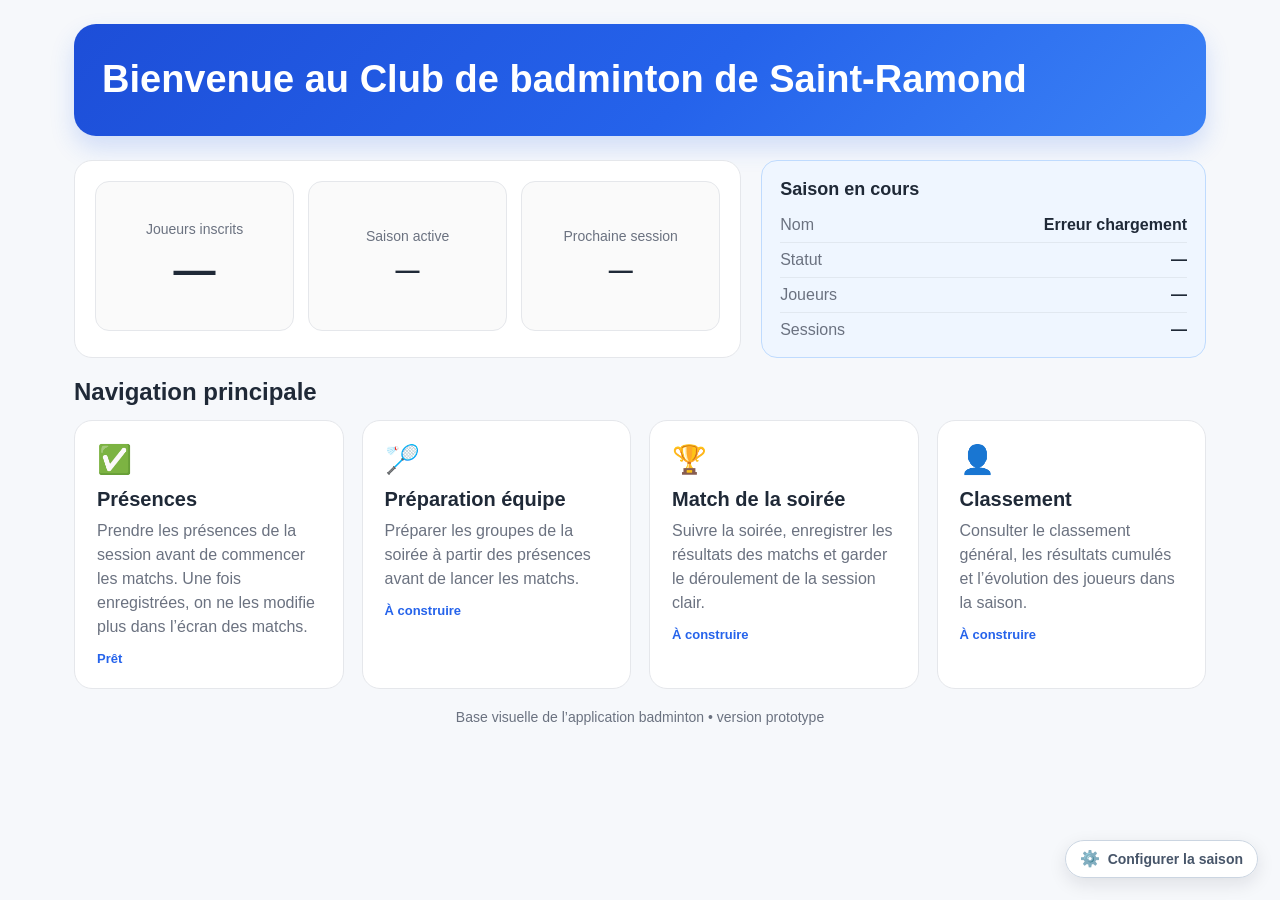
==== index.html @ e6fe1e88 "Update index.html" ====
<!DOCTYPE html>
<html lang="fr">
<head>
  <meta charset="UTF-8" />
  <meta name="viewport" content="width=device-width, initial-scale=1.0" />
  <title>Club de badminton de Saint-Raymond</title>
  <style>
    :root {
      --bg: #f6f8fb;
      --card: #ffffff;
      --text: #1f2937;
      --muted: #6b7280;
      --line: #e5e7eb;
      --accent: #2563eb;
      --accent-hover: #1d4ed8;
      --soft: #eff6ff;
      --soft-line: #bfdbfe;
    }

    * { box-sizing: border-box; }

    body {
      margin: 0;
      font-family: Arial, sans-serif;
      background: var(--bg);
      color: var(--text);
    }

    .wrap {
      max-width: 1180px;
      margin: 0 auto;
      padding: 24px;
    }

    .hero {
      background: linear-gradient(135deg, #1d4ed8 0%, #2563eb 55%, #3b82f6 100%);
      color: #fff;
      border-radius: 22px;
      padding: 34px 28px;
      margin-bottom: 24px;
      box-shadow: 0 12px 24px rgba(37, 99, 235, 0.18);
    }

    .eyebrow {
      display: inline-block;
      font-size: 13px;
      font-weight: bold;
      letter-spacing: 0.06em;
      text-transform: uppercase;
      background: rgba(255,255,255,0.16);
      border: 1px solid rgba(255,255,255,0.18);
      border-radius: 999px;
      padding: 8px 12px;
      margin-bottom: 14px;
    }

  .hero h1 {
  margin: 0;
  font-size: 38px;
  line-height: 1.15;
}

    .hero p {
      margin: 0;
      max-width: 760px;
      line-height: 1.6;
      font-size: 17px;
      color: rgba(255,255,255,0.94);
    }

    .hero-actions {
      display: flex;
      gap: 12px;
      flex-wrap: wrap;
      margin-top: 22px;
    }

    .btn {
      display: inline-block;
      text-decoration: none;
      font-weight: bold;
      padding: 12px 16px;
      border-radius: 12px;
      border: 1px solid transparent;
      cursor: pointer;
    }

    .btn.primary {
      background: #fff;
      color: var(--accent);
    }

    .btn.primary:hover {
      background: #f8fafc;
    }

    .btn.secondary {
      background: rgba(255,255,255,0.12);
      color: #fff;
      border-color: rgba(255,255,255,0.25);
    }

    .btn.secondary:hover {
      background: rgba(255,255,255,0.2);
    }

    .dashboard {
      display: grid;
      grid-template-columns: 1.5fr 1fr;
      gap: 20px;
      margin-bottom: 20px;
    }

    .card {
      background: var(--card);
      border: 1px solid var(--line);
      border-radius: 18px;
      padding: 22px;
    }

    .card h2 {
      margin: 0 0 10px;
      font-size: 22px;
    }

    .card p {
      margin: 0;
      color: var(--muted);
      line-height: 1.55;
    }

.overview-card {
  padding: 20px;
}

.stats-grid {
  display: grid;
  grid-template-columns: repeat(3, minmax(0, 1fr));
  gap: 14px;
  margin-top: 0;
}

.stat-box {
  background: #fafafa;
  border: 1px solid var(--line);
  border-radius: 14px;
  padding: 18px 14px;
  min-height: 150px;
  display: flex;
  flex-direction: column;
  justify-content: center;
  align-items: center;
  text-align: center;
}

.stat-label {
  font-size: 14px;
  color: var(--muted);
  margin-bottom: 12px;
}

.stat-value {
  font-size: 24px;
  font-weight: bold;
  line-height: 1.15;
  max-width: 100%;
  white-space: normal;
}

#dashPlayersCount {
  font-size: 42px;
  line-height: 1;
}
    .season-box {
      background: var(--soft);
      border: 1px solid var(--soft-line);
      border-radius: 16px;
      padding: 18px;
    }

    .season-box h3 {
      margin: 0 0 8px;
      font-size: 18px;
    }

    .season-item {
      display: flex;
      justify-content: space-between;
      gap: 12px;
      padding: 8px 0;
      border-bottom: 1px solid rgba(0,0,0,0.06);
    }

    .season-item:last-child {
      border-bottom: none;
      padding-bottom: 0;
    }

    .season-label {
      color: var(--muted);
    }

    .season-value {
      font-weight: bold;
      text-align: right;
    }

    .section-title {
      margin: 0 0 14px;
      font-size: 24px;
    }

    .nav-grid {
      display: grid;
      grid-template-columns: repeat(auto-fit, minmax(240px, 1fr));
      gap: 18px;
    }

    .nav-card {
      display: block;
      text-decoration: none;
      color: inherit;
      background: var(--card);
      border: 1px solid var(--line);
      border-radius: 18px;
      padding: 22px;
      transition: transform 0.16s ease, box-shadow 0.16s ease, border-color 0.16s ease;
    }

    .nav-card:hover {
      transform: translateY(-2px);
      border-color: #c7d2fe;
      box-shadow: 0 12px 22px rgba(15, 23, 42, 0.08);
    }

    .nav-icon {
      font-size: 28px;
      margin-bottom: 12px;
    }

    .nav-card h3 {
      margin: 0 0 8px;
      font-size: 20px;
    }

    .nav-card p {
      margin: 0 0 12px;
      color: var(--muted);
      line-height: 1.5;
    }

    .nav-status {
      font-size: 13px;
      font-weight: bold;
      color: var(--accent);
    }

    .footer-note {
      margin-top: 20px;
      text-align: center;
      color: var(--muted);
      font-size: 14px;
    }

    .season-config-btn {
      position: fixed;
      right: 22px;
      bottom: 22px;
      display: inline-flex;
      align-items: center;
      gap: 8px;
      padding: 10px 14px;
      border-radius: 999px;
      border: 1px solid #cbd5e1;
      background: rgba(255,255,255,0.94);
      color: #475569;
      text-decoration: none;
      font-size: 14px;
      font-weight: bold;
      box-shadow: 0 6px 18px rgba(15, 23, 42, 0.10);
      backdrop-filter: blur(6px);
      transition: transform 0.16s ease, border-color 0.16s ease, color 0.16s ease, box-shadow 0.16s ease;
      z-index: 20;
    }

    .season-config-btn:hover {
      transform: translateY(-1px);
      border-color: var(--accent);
      color: var(--accent);
      box-shadow: 0 8px 20px rgba(15, 23, 42, 0.14);
    }

    .season-config-icon {
      font-size: 16px;
      line-height: 1;
    }

    @media (max-width: 920px) {
      .dashboard {
        grid-template-columns: 1fr;
      }

      .stats-grid {
        grid-template-columns: 1fr;
      }

      .season-config-btn {
        right: 14px;
        bottom: 14px;
        padding: 9px 12px;
      }
    }
  </style>
</head>
<body>
  <div class="wrap">
<section class="hero">
  <h1>Bienvenue au Club de badminton de Saint-Ramond</h1>
</section>

<section class="dashboard">
  <article class="card overview-card">
  <div class="stats-grid">
      <div class="stat-box">
        <div class="stat-label">Joueurs inscrits</div>
        <div class="stat-value" id="dashPlayersCount">...</div>
      </div>

      <div class="stat-box">
        <div class="stat-label">Saison active</div>
        <div class="stat-value" id="dashActiveSeason">...</div>
      </div>

      <div class="stat-box">
        <div class="stat-label">Prochaine session</div>
        <div class="stat-value" id="dashNextSession">...</div>
      </div>
    </div>
  </article>

  <aside class="season-box">
    <h3>Saison en cours</h3>

    <div class="season-item">
      <div class="season-label">Nom</div>
      <div class="season-value" id="dashSeasonName">Chargement...</div>
    </div>

    <div class="season-item">
      <div class="season-label">Statut</div>
      <div class="season-value" id="dashSeasonStatus">Chargement...</div>
    </div>

    <div class="season-item">
      <div class="season-label">Joueurs</div>
      <div class="season-value" id="dashSeasonPlayers">Chargement...</div>
    </div>

    <div class="season-item">
      <div class="season-label">Sessions</div>
      <div class="season-value" id="dashSeasonSessions">Chargement...</div>
    </div>
  </aside>
</section>

    <section>
      <h2 class="section-title">Navigation principale</h2>

     <div class="nav-grid">
<a class="nav-card" href="presences.html">
  <div class="nav-icon">✅</div>
  <h3>Présences</h3>
  <p>Prendre les présences de la session avant de commencer les matchs. Une fois enregistrées, on ne les modifie plus dans l’écran des matchs.</p>
  <div class="nav-status">Prêt</div>
</a>

  <a class="nav-card" href="preparation.html">
    <div class="nav-icon">🏸</div>
    <h3>Préparation équipe</h3>
    <p>Préparer les groupes de la soirée à partir des présences avant de lancer les matchs.</p>
    <div class="nav-status">À construire</div>
  </a>

  <a class="nav-card" href="matchs.html">
    <div class="nav-icon">🏆</div>
    <h3>Match de la soirée</h3>
    <p>Suivre la soirée, enregistrer les résultats des matchs et garder le déroulement de la session clair.</p>
    <div class="nav-status">À construire</div>
  </a>

  <a class="nav-card" href="classement.html">
    <div class="nav-icon">👤</div>
    <h3>Classement</h3>
    <p>Consulter le classement général, les résultats cumulés et l’évolution des joueurs dans la saison.</p>
    <div class="nav-status">À construire</div>
  </a>
</div>
    </section>

    <div class="footer-note">
      Base visuelle de l’application badminton • version prototype
    </div>
  </div>

  <a
    class="season-config-btn"
    href="configuration.html"
    title="Configurer la saison"
    aria-label="Configurer la saison"
  >
    <span class="season-config-icon">⚙️</span>
    <span>Configurer la saison</span>
  </a>

  <script>
  const API_BASE = 'https://script.google.com/macros/s/AKfycbwddJ7s8j6uWH2fXP_h7161F_MT5ZU12X15oMx6Xx7icxud1jg9_e3iq28bjfs3X4_y/exec';

  function setText(id, value) {
    const el = document.getElementById(id);
    if (el) {
      el.textContent = value == null || value === '' ? '—' : value;
    }
  }

  async function loadDashboardSummary() {
    try {
      const response = await fetch(API_BASE + '?action=getDashboardSummary');
      const data = await response.json();

      if (!data || !data.ok) {
        throw new Error('Réponse dashboard invalide.');
      }

      setText('dashPlayersCount', data.display?.joueurs_inscrits || '—');
      setHtml('dashActiveSeason', formatSeasonValue(data.display?.saison_active || '—'));
      setHtml('dashNextSession', formatNextSessionValue(data.display?.prochaine_session || '—'));

      setText('dashSeasonName', data.display?.saison_nom || 'Aucune saison active');
      setText('dashSeasonStatus', data.display?.saison_statut || 'À configurer');
      setText('dashSeasonPlayers', data.display?.saison_joueurs || '0 sélectionné');
      setText('dashSeasonSessions', data.display?.saison_sessions || '0');
    } catch (error) {
      console.error('Erreur dashboard:', error);

      setText('dashPlayersCount', '—');
      setText('dashActiveSeason', '—');
      setText('dashNextSession', '—');

      setText('dashSeasonName', 'Erreur chargement');
      setText('dashSeasonStatus', '—');
      setText('dashSeasonPlayers', '—');
      setText('dashSeasonSessions', '—');
    }
  }
function setHtml(id, value) {
  const el = document.getElementById(id);
  if (el) {
    el.innerHTML = value == null || value === '' ? '—' : value;
  }
}

function formatSeasonValue(value) {
  if (!value) return '—';
  return value.replace(/^Saison\s+/i, 'Saison<br>');
}

function formatNextSessionValue(value) {
  if (!value) return '—';
  return value.replace(/\s*•\s*/g, '<br>');
}
  document.addEventListener('DOMContentLoaded', loadDashboardSummary);
</script>
</body>
  
</html>
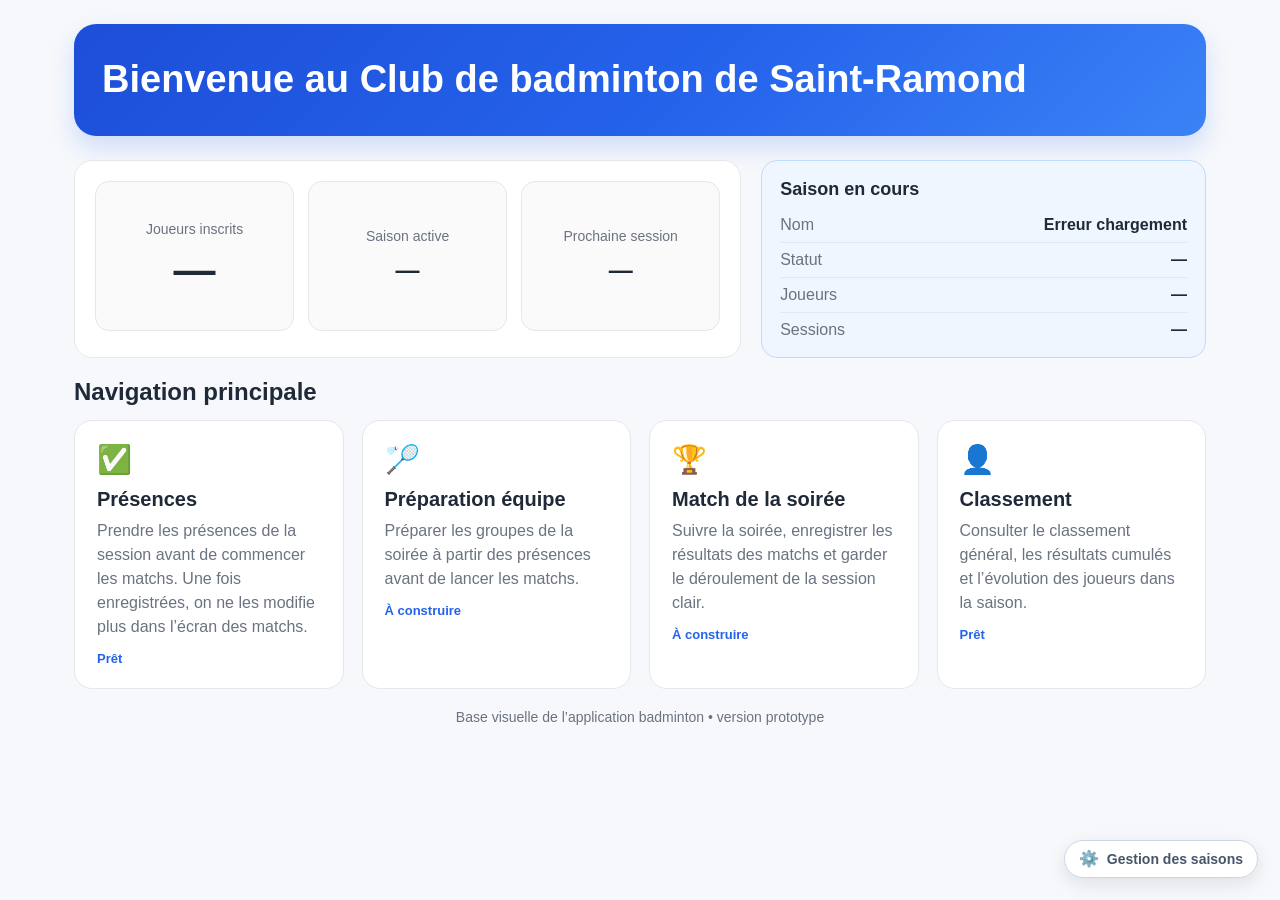
==== commit 48e36f5b: "Update index.html" ====
--- a/index.html
+++ b/index.html
@@ -203,6 +203,18 @@
     .season-value {
       font-weight: bold;
       text-align: right;
+    }
+
+    .season-status-active {
+      color: #047857;
+    }
+
+    .season-status-closed {
+      color: #92400e;
+    }
+
+    .season-status-empty {
+      color: var(--muted);
     }
 
     .section-title {
@@ -392,7 +404,7 @@
     <div class="nav-icon">👤</div>
     <h3>Classement</h3>
     <p>Consulter le classement général, les résultats cumulés et l’évolution des joueurs dans la saison.</p>
-    <div class="nav-status">À construire</div>
+    <div class="nav-status">Prêt</div>
   </a>
 </div>
     </section>
@@ -405,11 +417,11 @@
   <a
     class="season-config-btn"
     href="configuration.html"
-    title="Configurer la saison"
-    aria-label="Configurer la saison"
+    title="Gestion des saisons"
+    aria-label="Gestion des saisons"
   >
     <span class="season-config-icon">⚙️</span>
-    <span>Configurer la saison</span>
+    <span>Gestion des saisons</span>
   </a>
 
   <script>
@@ -439,6 +451,25 @@
       setText('dashSeasonStatus', data.display?.saison_statut || 'À configurer');
       setText('dashSeasonPlayers', data.display?.saison_joueurs || '0 sélectionné');
       setText('dashSeasonSessions', data.display?.saison_sessions || '0');
+
+      const statusEl = document.getElementById('dashSeasonStatus');
+      if (statusEl) {
+        statusEl.classList.remove(
+          'season-status-active',
+          'season-status-closed',
+          'season-status-empty'
+        );
+
+        const cleanStatus = String(data.display?.saison_statut || '').toLowerCase();
+
+        if (cleanStatus.includes('active')) {
+          statusEl.classList.add('season-status-active');
+        } else if (cleanStatus.includes('termin')) {
+          statusEl.classList.add('season-status-closed');
+        } else {
+          statusEl.classList.add('season-status-empty');
+        }
+      }
     } catch (error) {
       console.error('Erreur dashboard:', error);
 
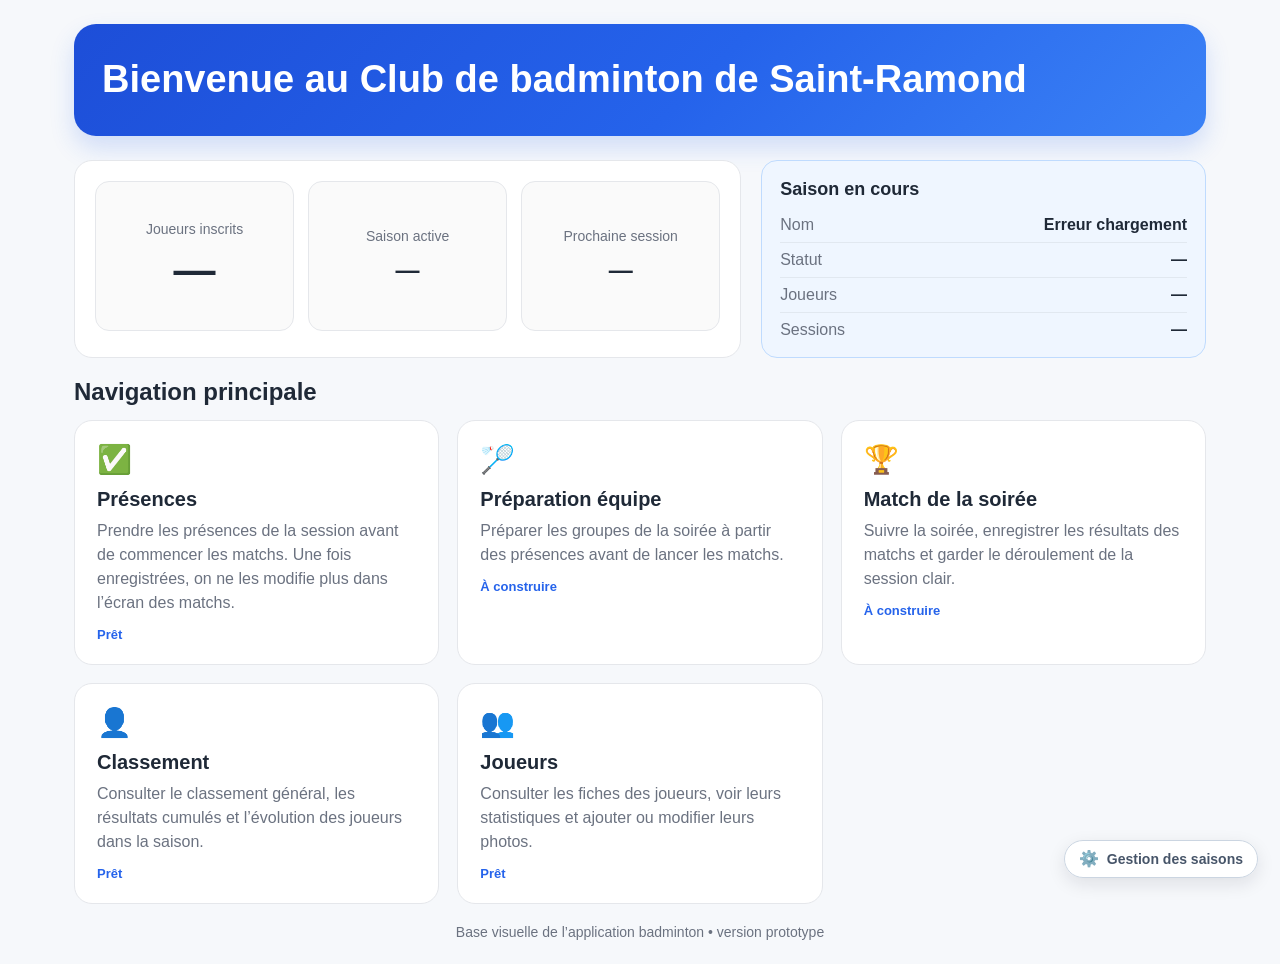
==== commit ca381545: "Update index.html" ====
--- a/index.html
+++ b/index.html
@@ -224,7 +224,7 @@
 
     .nav-grid {
       display: grid;
-      grid-template-columns: repeat(auto-fit, minmax(240px, 1fr));
+      grid-template-columns: repeat(3, minmax(0, 1fr));
       gap: 18px;
     }
 
@@ -406,6 +406,13 @@
     <p>Consulter le classement général, les résultats cumulés et l’évolution des joueurs dans la saison.</p>
     <div class="nav-status">Prêt</div>
   </a>
+
+  <a class="nav-card" href="joueurs.html">
+    <div class="nav-icon">👥</div>
+    <h3>Joueurs</h3>
+    <p>Consulter les fiches des joueurs, voir leurs statistiques et ajouter ou modifier leurs photos.</p>
+    <div class="nav-status">Prêt</div>
+  </a>
 </div>
     </section>
 
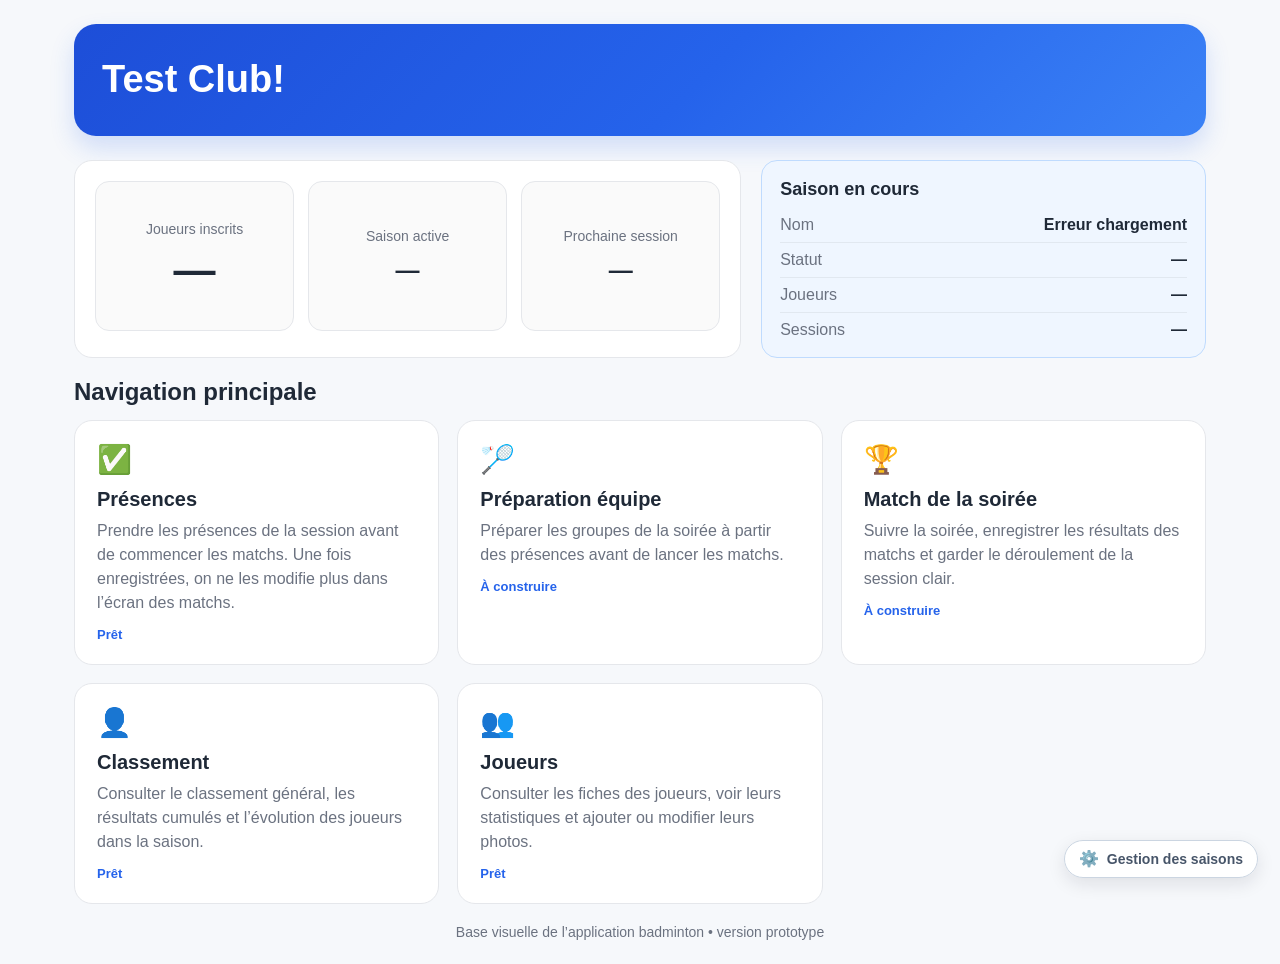
==== commit 8702257b: "Update index.html" ====
--- a/index.html
+++ b/index.html
@@ -3,7 +3,7 @@
 <head>
   <meta charset="UTF-8" />
   <meta name="viewport" content="width=device-width, initial-scale=1.0" />
-  <title>Club de badminton de Saint-Raymond</title>
+  <title>Test Programme Badminton</title>
   <style>
     :root {
       --bg: #f6f8fb;
@@ -327,7 +327,7 @@
 <body>
   <div class="wrap">
 <section class="hero">
-  <h1>Bienvenue au Club de badminton de Saint-Ramond</h1>
+  <h1>Test Club!</h1>
 </section>
 
 <section class="dashboard">
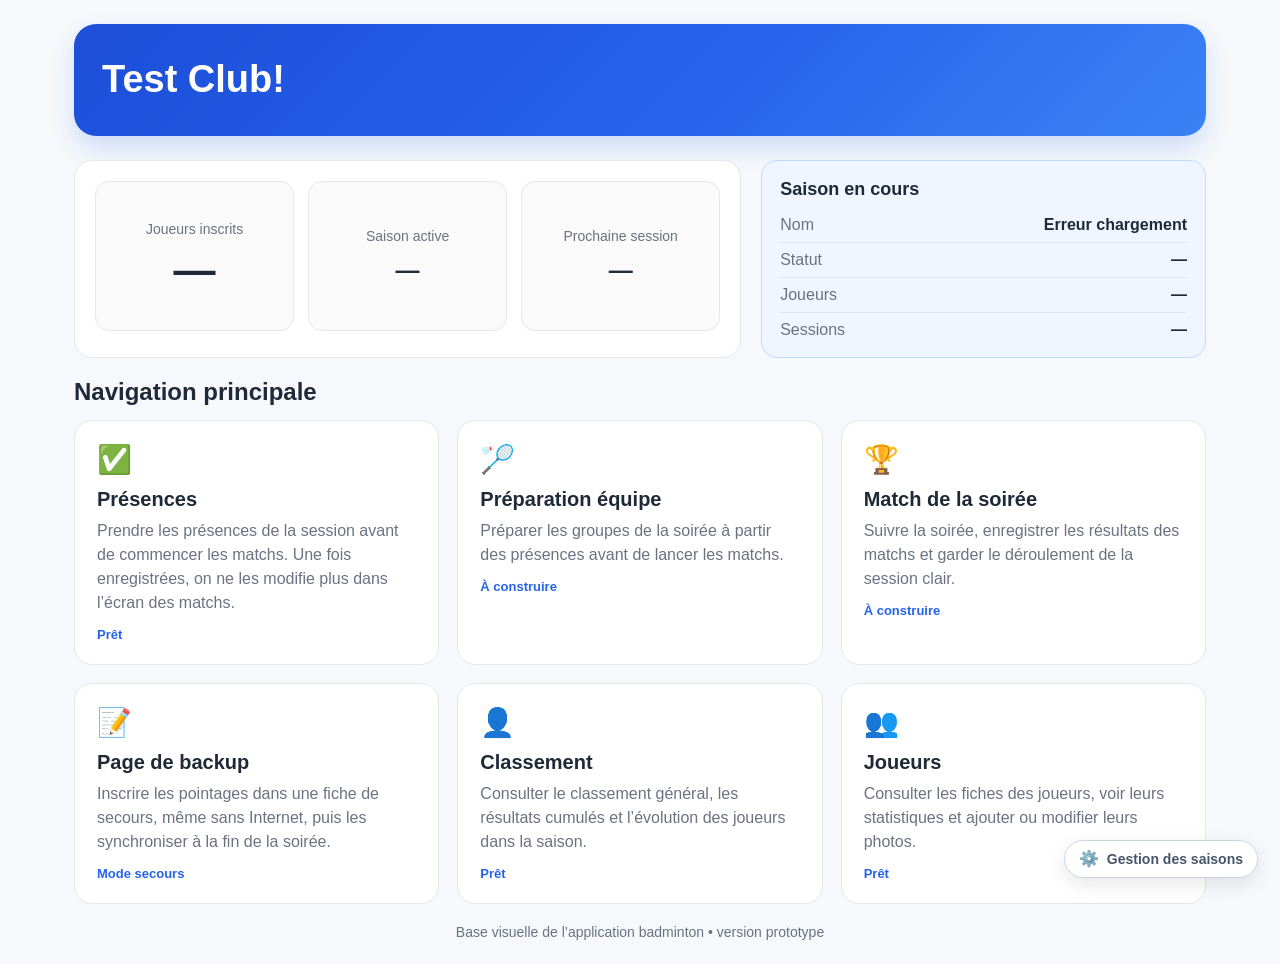
==== commit 592adf64: "Update index.html" ====
--- a/index.html
+++ b/index.html
@@ -3,7 +3,7 @@
 <head>
   <meta charset="UTF-8" />
   <meta name="viewport" content="width=device-width, initial-scale=1.0" />
-  <title>Test Programme Badminton</title>
+  <title>Club Badminton St-Raymond</title>
   <style>
     :root {
       --bg: #f6f8fb;
@@ -400,6 +400,13 @@
     <div class="nav-status">À construire</div>
   </a>
 
+  <a class="nav-card" href="matchs-backup.html">
+    <div class="nav-icon">📝</div>
+    <h3>Page de backup</h3>
+    <p>Inscrire les pointages dans une fiche de secours, même sans Internet, puis les synchroniser à la fin de la soirée.</p>
+    <div class="nav-status">Mode secours</div>
+  </a>
+
   <a class="nav-card" href="classement.html">
     <div class="nav-icon">👤</div>
     <h3>Classement</h3>
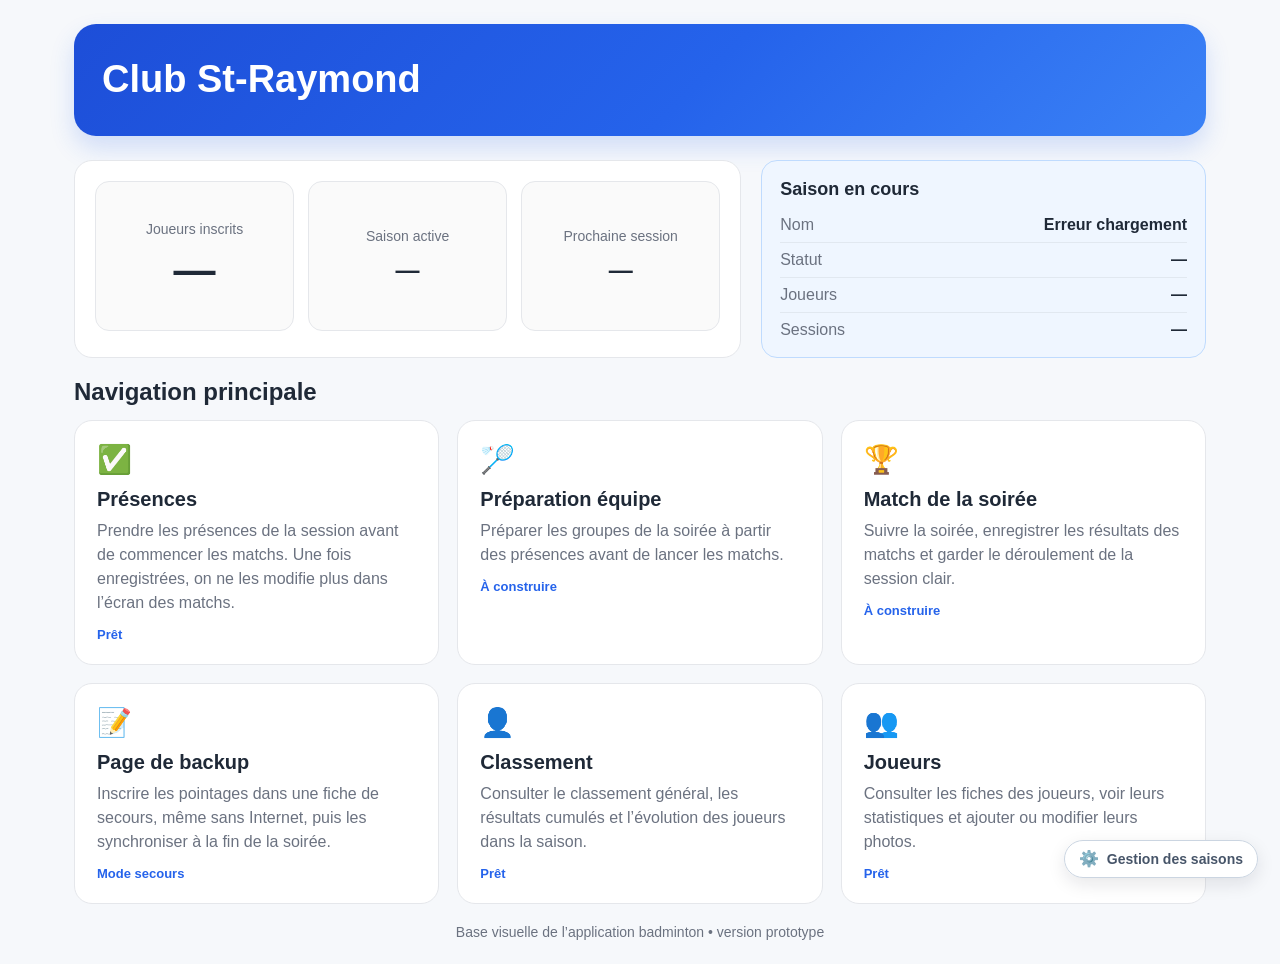
==== commit 753842c9: "Update index.html" ====
--- a/index.html
+++ b/index.html
@@ -327,7 +327,7 @@
 <body>
   <div class="wrap">
 <section class="hero">
-  <h1>Test Club!</h1>
+  <h1>Club St-Raymond</h1>
 </section>
 
 <section class="dashboard">
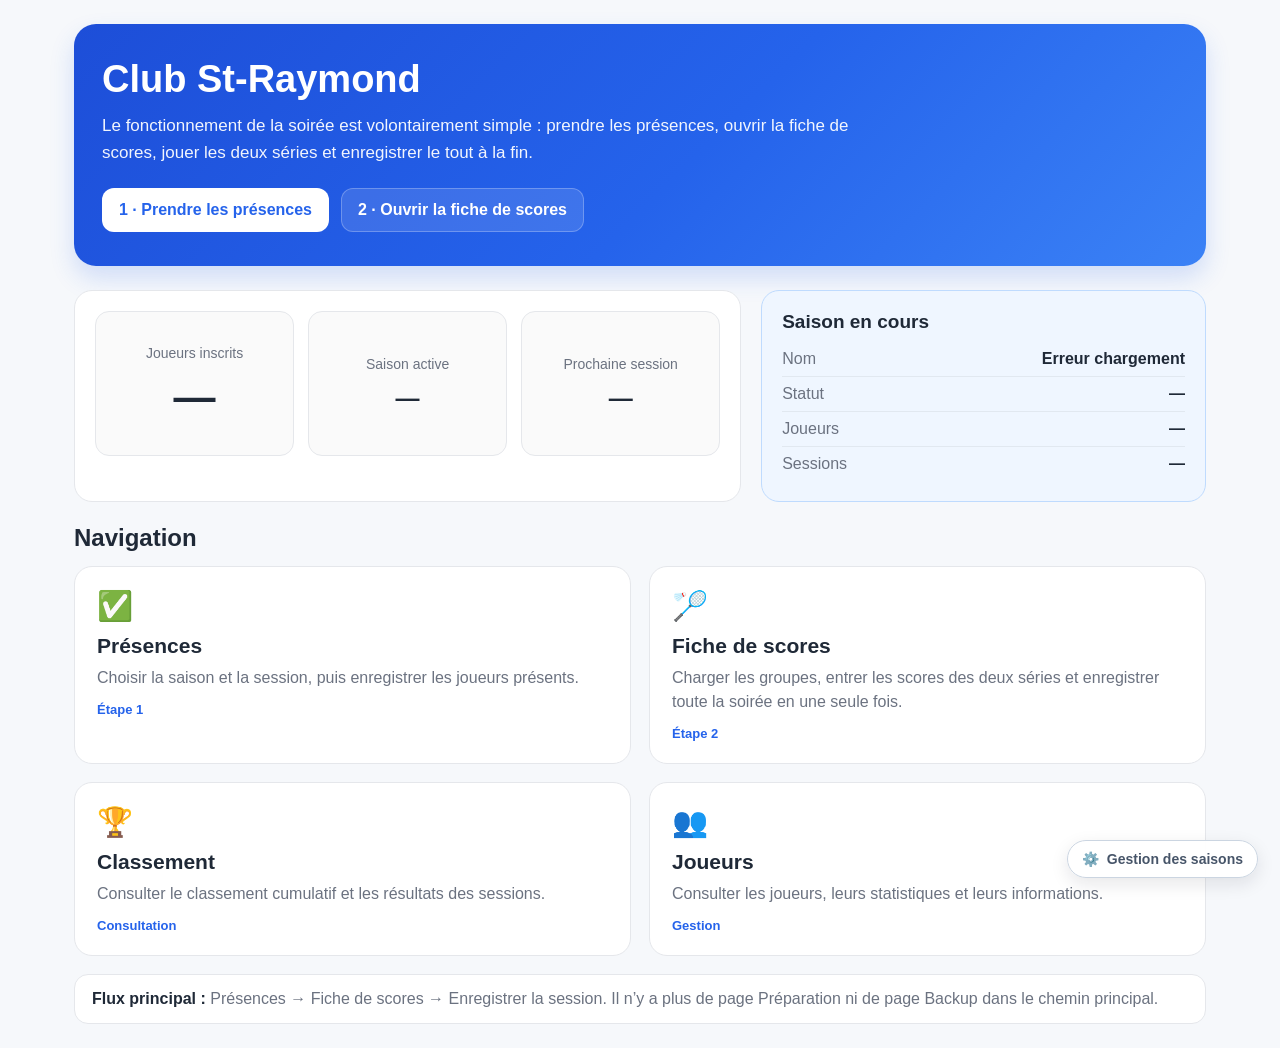
==== commit b4d24e4e: "Update index.html" ====
--- a/index.html
+++ b/index.html
@@ -1,520 +1,118 @@
 <!DOCTYPE html>
 <html lang="fr">
 <head>
-  <meta charset="UTF-8" />
-  <meta name="viewport" content="width=device-width, initial-scale=1.0" />
+  <meta charset="UTF-8">
+  <meta name="viewport" content="width=device-width, initial-scale=1.0">
   <title>Club Badminton St-Raymond</title>
   <style>
-    :root {
-      --bg: #f6f8fb;
-      --card: #ffffff;
-      --text: #1f2937;
-      --muted: #6b7280;
-      --line: #e5e7eb;
-      --accent: #2563eb;
-      --accent-hover: #1d4ed8;
-      --soft: #eff6ff;
-      --soft-line: #bfdbfe;
-    }
-
-    * { box-sizing: border-box; }
-
-    body {
-      margin: 0;
-      font-family: Arial, sans-serif;
-      background: var(--bg);
-      color: var(--text);
-    }
-
-    .wrap {
-      max-width: 1180px;
-      margin: 0 auto;
-      padding: 24px;
-    }
-
-    .hero {
-      background: linear-gradient(135deg, #1d4ed8 0%, #2563eb 55%, #3b82f6 100%);
-      color: #fff;
-      border-radius: 22px;
-      padding: 34px 28px;
-      margin-bottom: 24px;
-      box-shadow: 0 12px 24px rgba(37, 99, 235, 0.18);
-    }
-
-    .eyebrow {
-      display: inline-block;
-      font-size: 13px;
-      font-weight: bold;
-      letter-spacing: 0.06em;
-      text-transform: uppercase;
-      background: rgba(255,255,255,0.16);
-      border: 1px solid rgba(255,255,255,0.18);
-      border-radius: 999px;
-      padding: 8px 12px;
-      margin-bottom: 14px;
-    }
-
-  .hero h1 {
-  margin: 0;
-  font-size: 38px;
-  line-height: 1.15;
-}
-
-    .hero p {
-      margin: 0;
-      max-width: 760px;
-      line-height: 1.6;
-      font-size: 17px;
-      color: rgba(255,255,255,0.94);
-    }
-
-    .hero-actions {
-      display: flex;
-      gap: 12px;
-      flex-wrap: wrap;
-      margin-top: 22px;
-    }
-
-    .btn {
-      display: inline-block;
-      text-decoration: none;
-      font-weight: bold;
-      padding: 12px 16px;
-      border-radius: 12px;
-      border: 1px solid transparent;
-      cursor: pointer;
-    }
-
-    .btn.primary {
-      background: #fff;
-      color: var(--accent);
-    }
-
-    .btn.primary:hover {
-      background: #f8fafc;
-    }
-
-    .btn.secondary {
-      background: rgba(255,255,255,0.12);
-      color: #fff;
-      border-color: rgba(255,255,255,0.25);
-    }
-
-    .btn.secondary:hover {
-      background: rgba(255,255,255,0.2);
-    }
-
-    .dashboard {
-      display: grid;
-      grid-template-columns: 1.5fr 1fr;
-      gap: 20px;
-      margin-bottom: 20px;
-    }
-
-    .card {
-      background: var(--card);
-      border: 1px solid var(--line);
-      border-radius: 18px;
-      padding: 22px;
-    }
-
-    .card h2 {
-      margin: 0 0 10px;
-      font-size: 22px;
-    }
-
-    .card p {
-      margin: 0;
-      color: var(--muted);
-      line-height: 1.55;
-    }
-
-.overview-card {
-  padding: 20px;
-}
-
-.stats-grid {
-  display: grid;
-  grid-template-columns: repeat(3, minmax(0, 1fr));
-  gap: 14px;
-  margin-top: 0;
-}
-
-.stat-box {
-  background: #fafafa;
-  border: 1px solid var(--line);
-  border-radius: 14px;
-  padding: 18px 14px;
-  min-height: 150px;
-  display: flex;
-  flex-direction: column;
-  justify-content: center;
-  align-items: center;
-  text-align: center;
-}
-
-.stat-label {
-  font-size: 14px;
-  color: var(--muted);
-  margin-bottom: 12px;
-}
-
-.stat-value {
-  font-size: 24px;
-  font-weight: bold;
-  line-height: 1.15;
-  max-width: 100%;
-  white-space: normal;
-}
-
-#dashPlayersCount {
-  font-size: 42px;
-  line-height: 1;
-}
-    .season-box {
-      background: var(--soft);
-      border: 1px solid var(--soft-line);
-      border-radius: 16px;
-      padding: 18px;
-    }
-
-    .season-box h3 {
-      margin: 0 0 8px;
-      font-size: 18px;
-    }
-
-    .season-item {
-      display: flex;
-      justify-content: space-between;
-      gap: 12px;
-      padding: 8px 0;
-      border-bottom: 1px solid rgba(0,0,0,0.06);
-    }
-
-    .season-item:last-child {
-      border-bottom: none;
-      padding-bottom: 0;
-    }
-
-    .season-label {
-      color: var(--muted);
-    }
-
-    .season-value {
-      font-weight: bold;
-      text-align: right;
-    }
-
-    .season-status-active {
-      color: #047857;
-    }
-
-    .season-status-closed {
-      color: #92400e;
-    }
-
-    .season-status-empty {
-      color: var(--muted);
-    }
-
-    .section-title {
-      margin: 0 0 14px;
-      font-size: 24px;
-    }
-
-    .nav-grid {
-      display: grid;
-      grid-template-columns: repeat(3, minmax(0, 1fr));
-      gap: 18px;
-    }
-
-    .nav-card {
-      display: block;
-      text-decoration: none;
-      color: inherit;
-      background: var(--card);
-      border: 1px solid var(--line);
-      border-radius: 18px;
-      padding: 22px;
-      transition: transform 0.16s ease, box-shadow 0.16s ease, border-color 0.16s ease;
-    }
-
-    .nav-card:hover {
-      transform: translateY(-2px);
-      border-color: #c7d2fe;
-      box-shadow: 0 12px 22px rgba(15, 23, 42, 0.08);
-    }
-
-    .nav-icon {
-      font-size: 28px;
-      margin-bottom: 12px;
-    }
-
-    .nav-card h3 {
-      margin: 0 0 8px;
-      font-size: 20px;
-    }
-
-    .nav-card p {
-      margin: 0 0 12px;
-      color: var(--muted);
-      line-height: 1.5;
-    }
-
-    .nav-status {
-      font-size: 13px;
-      font-weight: bold;
-      color: var(--accent);
-    }
-
-    .footer-note {
-      margin-top: 20px;
-      text-align: center;
-      color: var(--muted);
-      font-size: 14px;
-    }
-
-    .season-config-btn {
-      position: fixed;
-      right: 22px;
-      bottom: 22px;
-      display: inline-flex;
-      align-items: center;
-      gap: 8px;
-      padding: 10px 14px;
-      border-radius: 999px;
-      border: 1px solid #cbd5e1;
-      background: rgba(255,255,255,0.94);
-      color: #475569;
-      text-decoration: none;
-      font-size: 14px;
-      font-weight: bold;
-      box-shadow: 0 6px 18px rgba(15, 23, 42, 0.10);
-      backdrop-filter: blur(6px);
-      transition: transform 0.16s ease, border-color 0.16s ease, color 0.16s ease, box-shadow 0.16s ease;
-      z-index: 20;
-    }
-
-    .season-config-btn:hover {
-      transform: translateY(-1px);
-      border-color: var(--accent);
-      color: var(--accent);
-      box-shadow: 0 8px 20px rgba(15, 23, 42, 0.14);
-    }
-
-    .season-config-icon {
-      font-size: 16px;
-      line-height: 1;
-    }
-
-    @media (max-width: 920px) {
-      .dashboard {
-        grid-template-columns: 1fr;
-      }
-
-      .stats-grid {
-        grid-template-columns: 1fr;
-      }
-
-      .season-config-btn {
-        right: 14px;
-        bottom: 14px;
-        padding: 9px 12px;
-      }
-    }
+    :root{--bg:#f6f8fb;--card:#fff;--text:#1f2937;--muted:#6b7280;--line:#e5e7eb;--accent:#2563eb;--soft:#eff6ff;--soft-line:#bfdbfe}
+    *{box-sizing:border-box}
+    body{margin:0;font-family:Arial,sans-serif;background:var(--bg);color:var(--text)}
+    .wrap{max-width:1180px;margin:0 auto;padding:24px}
+    .hero{background:linear-gradient(135deg,#1d4ed8 0%,#2563eb 55%,#3b82f6 100%);color:#fff;border-radius:22px;padding:34px 28px;margin-bottom:24px;box-shadow:0 12px 24px rgba(37,99,235,.18)}
+    .hero h1{margin:0;font-size:38px;line-height:1.15}
+    .hero p{margin:10px 0 0;max-width:760px;line-height:1.6;font-size:17px;color:rgba(255,255,255,.94)}
+    .hero-actions{display:flex;gap:12px;flex-wrap:wrap;margin-top:22px}
+    .btn{display:inline-block;text-decoration:none;font-weight:bold;padding:12px 16px;border-radius:12px;border:1px solid transparent}
+    .btn.primary{background:#fff;color:var(--accent)}
+    .btn.secondary{background:rgba(255,255,255,.12);color:#fff;border-color:rgba(255,255,255,.25)}
+    .dashboard{display:grid;grid-template-columns:1.5fr 1fr;gap:20px;margin-bottom:22px}
+    .card{background:var(--card);border:1px solid var(--line);border-radius:18px;padding:20px}
+    .stats-grid{display:grid;grid-template-columns:repeat(3,minmax(0,1fr));gap:14px}
+    .stat-box{background:#fafafa;border:1px solid var(--line);border-radius:14px;padding:18px 14px;min-height:145px;display:flex;flex-direction:column;justify-content:center;align-items:center;text-align:center}
+    .stat-label{font-size:14px;color:var(--muted);margin-bottom:12px}.stat-value{font-size:24px;font-weight:bold;line-height:1.15}.stat-value.big{font-size:42px}
+    .season-box{background:var(--soft);border:1px solid var(--soft-line);border-radius:18px;padding:20px}.season-box h3{margin:0 0 9px;font-size:19px}
+    .season-item{display:flex;justify-content:space-between;gap:12px;padding:8px 0;border-bottom:1px solid rgba(0,0,0,.06)}.season-item:last-child{border-bottom:0}.season-label{color:var(--muted)}.season-value{font-weight:bold;text-align:right}
+    .section-title{margin:0 0 14px;font-size:24px}.nav-grid{display:grid;grid-template-columns:repeat(2,minmax(0,1fr));gap:18px}
+    .nav-card{display:block;text-decoration:none;color:inherit;background:var(--card);border:1px solid var(--line);border-radius:18px;padding:22px;transition:.16s ease}
+    .nav-card:hover{transform:translateY(-2px);border-color:#c7d2fe;box-shadow:0 12px 22px rgba(15,23,42,.08)}
+    .nav-icon{font-size:29px;margin-bottom:11px}.nav-card h3{margin:0 0 8px;font-size:21px}.nav-card p{margin:0 0 12px;color:var(--muted);line-height:1.5}.nav-status{font-size:13px;font-weight:bold;color:var(--accent)}
+    .flow-note{margin:18px 0 0;background:#fff;border:1px solid var(--line);border-radius:14px;padding:15px 17px;color:var(--muted)}.flow-note b{color:var(--text)}
+    .season-config-btn{position:fixed;right:22px;bottom:22px;display:inline-flex;align-items:center;gap:8px;padding:10px 14px;border-radius:999px;border:1px solid #cbd5e1;background:rgba(255,255,255,.95);color:#475569;text-decoration:none;font-size:14px;font-weight:bold;box-shadow:0 6px 18px rgba(15,23,42,.10);z-index:20}
+    @media(max-width:920px){.dashboard{grid-template-columns:1fr}.stats-grid{grid-template-columns:1fr}.nav-grid{grid-template-columns:1fr}.season-config-btn{right:14px;bottom:14px}}
+    @media(max-width:600px){.wrap{padding:14px}.hero{padding:26px 20px}.hero h1{font-size:31px}.hero-actions .btn{flex:1;text-align:center}}
   </style>
 </head>
 <body>
-  <div class="wrap">
-<section class="hero">
-  <h1>Club St-Raymond</h1>
-</section>
+<div class="wrap">
+  <section class="hero">
+    <h1>Club St-Raymond</h1>
+    <p>Le fonctionnement de la soirée est volontairement simple : prendre les présences, ouvrir la fiche de scores, jouer les deux séries et enregistrer le tout à la fin.</p>
+    <div class="hero-actions">
+      <a class="btn primary" href="presences.html">1 · Prendre les présences</a>
+      <a class="btn secondary" href="matchs.html">2 · Ouvrir la fiche de scores</a>
+    </div>
+  </section>
 
-<section class="dashboard">
-  <article class="card overview-card">
-  <div class="stats-grid">
-      <div class="stat-box">
-        <div class="stat-label">Joueurs inscrits</div>
-        <div class="stat-value" id="dashPlayersCount">...</div>
+  <section class="dashboard">
+    <article class="card">
+      <div class="stats-grid">
+        <div class="stat-box"><div class="stat-label">Joueurs inscrits</div><div class="stat-value big" id="dashPlayersCount">...</div></div>
+        <div class="stat-box"><div class="stat-label">Saison active</div><div class="stat-value" id="dashActiveSeason">...</div></div>
+        <div class="stat-box"><div class="stat-label">Prochaine session</div><div class="stat-value" id="dashNextSession">...</div></div>
       </div>
+    </article>
 
-      <div class="stat-box">
-        <div class="stat-label">Saison active</div>
-        <div class="stat-value" id="dashActiveSeason">...</div>
-      </div>
+    <aside class="season-box">
+      <h3>Saison en cours</h3>
+      <div class="season-item"><div class="season-label">Nom</div><div class="season-value" id="dashSeasonName">Chargement...</div></div>
+      <div class="season-item"><div class="season-label">Statut</div><div class="season-value" id="dashSeasonStatus">Chargement...</div></div>
+      <div class="season-item"><div class="season-label">Joueurs</div><div class="season-value" id="dashSeasonPlayers">Chargement...</div></div>
+      <div class="season-item"><div class="season-label">Sessions</div><div class="season-value" id="dashSeasonSessions">Chargement...</div></div>
+    </aside>
+  </section>
 
-      <div class="stat-box">
-        <div class="stat-label">Prochaine session</div>
-        <div class="stat-value" id="dashNextSession">...</div>
-      </div>
+  <section>
+    <h2 class="section-title">Navigation</h2>
+    <div class="nav-grid">
+      <a class="nav-card" href="presences.html">
+        <div class="nav-icon">✅</div><h3>Présences</h3>
+        <p>Choisir la saison et la session, puis enregistrer les joueurs présents.</p><div class="nav-status">Étape 1</div>
+      </a>
+      <a class="nav-card" href="matchs.html">
+        <div class="nav-icon">🏸</div><h3>Fiche de scores</h3>
+        <p>Charger les groupes, entrer les scores des deux séries et enregistrer toute la soirée en une seule fois.</p><div class="nav-status">Étape 2</div>
+      </a>
+      <a class="nav-card" href="classement.html">
+        <div class="nav-icon">🏆</div><h3>Classement</h3>
+        <p>Consulter le classement cumulatif et les résultats des sessions.</p><div class="nav-status">Consultation</div>
+      </a>
+      <a class="nav-card" href="joueurs.html">
+        <div class="nav-icon">👥</div><h3>Joueurs</h3>
+        <p>Consulter les joueurs, leurs statistiques et leurs informations.</p><div class="nav-status">Gestion</div>
+      </a>
     </div>
-  </article>
+    <div class="flow-note"><b>Flux principal :</b> Présences → Fiche de scores → Enregistrer la session. Il n’y a plus de page Préparation ni de page Backup dans le chemin principal.</div>
+  </section>
+</div>
 
-  <aside class="season-box">
-    <h3>Saison en cours</h3>
+<a class="season-config-btn" href="configuration.html" title="Gestion des saisons" aria-label="Gestion des saisons">⚙️ <span>Gestion des saisons</span></a>
 
-    <div class="season-item">
-      <div class="season-label">Nom</div>
-      <div class="season-value" id="dashSeasonName">Chargement...</div>
-    </div>
-
-    <div class="season-item">
-      <div class="season-label">Statut</div>
-      <div class="season-value" id="dashSeasonStatus">Chargement...</div>
-    </div>
-
-    <div class="season-item">
-      <div class="season-label">Joueurs</div>
-      <div class="season-value" id="dashSeasonPlayers">Chargement...</div>
-    </div>
-
-    <div class="season-item">
-      <div class="season-label">Sessions</div>
-      <div class="season-value" id="dashSeasonSessions">Chargement...</div>
-    </div>
-  </aside>
-</section>
-
-    <section>
-      <h2 class="section-title">Navigation principale</h2>
-
-     <div class="nav-grid">
-<a class="nav-card" href="presences.html">
-  <div class="nav-icon">✅</div>
-  <h3>Présences</h3>
-  <p>Prendre les présences de la session avant de commencer les matchs. Une fois enregistrées, on ne les modifie plus dans l’écran des matchs.</p>
-  <div class="nav-status">Prêt</div>
-</a>
-
-  <a class="nav-card" href="preparation.html">
-    <div class="nav-icon">🏸</div>
-    <h3>Préparation équipe</h3>
-    <p>Préparer les groupes de la soirée à partir des présences avant de lancer les matchs.</p>
-    <div class="nav-status">À construire</div>
-  </a>
-
-  <a class="nav-card" href="matchs.html">
-    <div class="nav-icon">🏆</div>
-    <h3>Match de la soirée</h3>
-    <p>Suivre la soirée, enregistrer les résultats des matchs et garder le déroulement de la session clair.</p>
-    <div class="nav-status">À construire</div>
-  </a>
-
-  <a class="nav-card" href="matchs-backup.html">
-    <div class="nav-icon">📝</div>
-    <h3>Page de backup</h3>
-    <p>Inscrire les pointages dans une fiche de secours, même sans Internet, puis les synchroniser à la fin de la soirée.</p>
-    <div class="nav-status">Mode secours</div>
-  </a>
-
-  <a class="nav-card" href="classement.html">
-    <div class="nav-icon">👤</div>
-    <h3>Classement</h3>
-    <p>Consulter le classement général, les résultats cumulés et l’évolution des joueurs dans la saison.</p>
-    <div class="nav-status">Prêt</div>
-  </a>
-
-  <a class="nav-card" href="joueurs.html">
-    <div class="nav-icon">👥</div>
-    <h3>Joueurs</h3>
-    <p>Consulter les fiches des joueurs, voir leurs statistiques et ajouter ou modifier leurs photos.</p>
-    <div class="nav-status">Prêt</div>
-  </a>
-</div>
-    </section>
-
-    <div class="footer-note">
-      Base visuelle de l’application badminton • version prototype
-    </div>
-  </div>
-
-  <a
-    class="season-config-btn"
-    href="configuration.html"
-    title="Gestion des saisons"
-    aria-label="Gestion des saisons"
-  >
-    <span class="season-config-icon">⚙️</span>
-    <span>Gestion des saisons</span>
-  </a>
-
-  <script>
-  const API_BASE = 'https://script.google.com/macros/s/AKfycbwddJ7s8j6uWH2fXP_h7161F_MT5ZU12X15oMx6Xx7icxud1jg9_e3iq28bjfs3X4_y/exec';
-
-  function setText(id, value) {
-    const el = document.getElementById(id);
-    if (el) {
-      el.textContent = value == null || value === '' ? '—' : value;
-    }
-  }
-
-  async function loadDashboardSummary() {
-    try {
-      const response = await fetch(API_BASE + '?action=getDashboardSummary');
-      const data = await response.json();
-
-      if (!data || !data.ok) {
-        throw new Error('Réponse dashboard invalide.');
-      }
-
-      setText('dashPlayersCount', data.display?.joueurs_inscrits || '—');
-      setHtml('dashActiveSeason', formatSeasonValue(data.display?.saison_active || '—'));
-      setHtml('dashNextSession', formatNextSessionValue(data.display?.prochaine_session || '—'));
-
-      setText('dashSeasonName', data.display?.saison_nom || 'Aucune saison active');
-      setText('dashSeasonStatus', data.display?.saison_statut || 'À configurer');
-      setText('dashSeasonPlayers', data.display?.saison_joueurs || '0 sélectionné');
-      setText('dashSeasonSessions', data.display?.saison_sessions || '0');
-
-      const statusEl = document.getElementById('dashSeasonStatus');
-      if (statusEl) {
-        statusEl.classList.remove(
-          'season-status-active',
-          'season-status-closed',
-          'season-status-empty'
-        );
-
-        const cleanStatus = String(data.display?.saison_statut || '').toLowerCase();
-
-        if (cleanStatus.includes('active')) {
-          statusEl.classList.add('season-status-active');
-        } else if (cleanStatus.includes('termin')) {
-          statusEl.classList.add('season-status-closed');
-        } else {
-          statusEl.classList.add('season-status-empty');
-        }
-      }
-    } catch (error) {
-      console.error('Erreur dashboard:', error);
-
-      setText('dashPlayersCount', '—');
-      setText('dashActiveSeason', '—');
-      setText('dashNextSession', '—');
-
-      setText('dashSeasonName', 'Erreur chargement');
-      setText('dashSeasonStatus', '—');
-      setText('dashSeasonPlayers', '—');
-      setText('dashSeasonSessions', '—');
-    }
-  }
-function setHtml(id, value) {
-  const el = document.getElementById(id);
-  if (el) {
-    el.innerHTML = value == null || value === '' ? '—' : value;
+<script>
+const API_BASE='https://script.google.com/macros/s/AKfycbwddJ7s8j6uWH2fXP_h7161F_MT5ZU12X15oMx6Xx7icxud1jg9_e3iq28bjfs3X4_y/exec';
+function setText(id,value){const el=document.getElementById(id);if(el)el.textContent=value==null||value===''?'—':value}
+function setHtml(id,value){const el=document.getElementById(id);if(el)el.innerHTML=value==null||value===''?'—':value}
+function formatSeasonValue(value){if(!value)return'—';return String(value).replace(/^Saison\s+/i,'Saison<br>')}
+function formatNextSessionValue(value){if(!value)return'—';return String(value).replace(/\s*•\s*/g,'<br>')}
+async function loadDashboardSummary(){
+  try{
+    const response=await fetch(API_BASE+'?action=getDashboardSummary',{cache:'no-store'});
+    const data=await response.json();
+    if(!data||!data.ok)throw new Error(data?.error||'Réponse dashboard invalide.');
+    setText('dashPlayersCount',data.display?.joueurs_inscrits||'—');
+    setHtml('dashActiveSeason',formatSeasonValue(data.display?.saison_active||'—'));
+    setHtml('dashNextSession',formatNextSessionValue(data.display?.prochaine_session||'—'));
+    setText('dashSeasonName',data.display?.saison_nom||'Aucune saison active');
+    setText('dashSeasonStatus',data.display?.saison_statut||'À configurer');
+    setText('dashSeasonPlayers',data.display?.saison_joueurs||'0 sélectionné');
+    setText('dashSeasonSessions',data.display?.saison_sessions||'0');
+  }catch(error){
+    console.error('Erreur dashboard:',error);
+    setText('dashPlayersCount','—');setText('dashActiveSeason','—');setText('dashNextSession','—');
+    setText('dashSeasonName','Erreur chargement');setText('dashSeasonStatus','—');setText('dashSeasonPlayers','—');setText('dashSeasonSessions','—');
   }
 }
-
-function formatSeasonValue(value) {
-  if (!value) return '—';
-  return value.replace(/^Saison\s+/i, 'Saison<br>');
-}
-
-function formatNextSessionValue(value) {
-  if (!value) return '—';
-  return value.replace(/\s*•\s*/g, '<br>');
-}
-  document.addEventListener('DOMContentLoaded', loadDashboardSummary);
+document.addEventListener('DOMContentLoaded',loadDashboardSummary);
 </script>
 </body>
-  
 </html>
